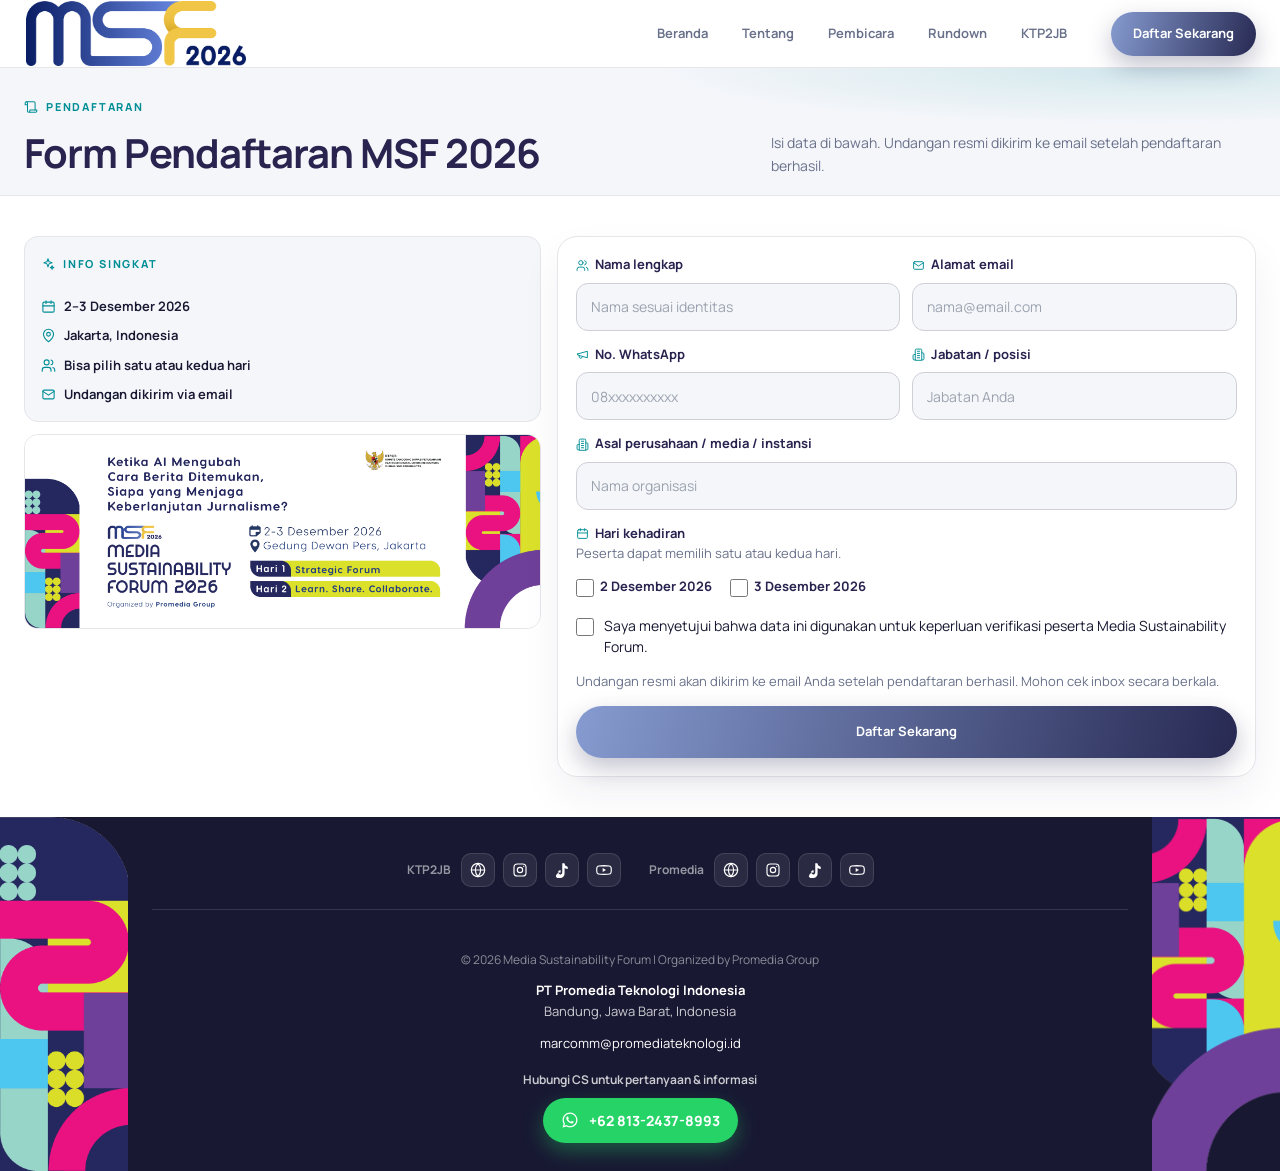
==== daftar.html @ f1fa709f "Improve home layout, footer CS WhatsApp, and speaker details. Refine tentang photo grid and rundown " ====
<!doctype html>
<html lang="id" class="scroll-smooth">
<head>
  <meta charset="utf-8">
  <meta name="viewport" content="width=device-width, initial-scale=1">
  <meta name="theme-color" content="#29234f">
  <meta name="description" content="Form pendaftaran Media Sustainability Forum 2026 — 2–3 Desember 2026, Jakarta.">
  <title>Daftar Sekarang — MSF 2026</title>
  <link rel="preload" href="assets/manrope-latin-wght-normal.woff2" as="font" type="font/woff2" crossorigin>
  <link rel="stylesheet" href="assets/tailwind.css">
</head>
<body class="bg-paper font-sans text-ink antialiased is-daftar">
  <a href="#utama" class="skip-link">Lewati ke konten</a>

  <header class="site-header">
    <div class="shell">
      <a href="index.html" class="brand-logo" aria-label="MSF 2026 — Beranda">
        <img src="assets/logo-msf.png" width="640" height="191" alt="MSF 2026 — Media Sustainability Forum">
      </a>
      <nav class="desktop-nav" aria-label="Navigasi utama">
        <a href="index.html">Beranda</a>
        <a href="tentang.html">Tentang</a>
        <a href="pembicara.html">Pembicara</a>
        <a href="rundown.html">Rundown</a>
        <a href="https://ktp2jb.or.id/" target="_blank" rel="noopener noreferrer">KTP2JB</a>
      </nav>
      <a href="daftar.html" class="btn btn-navy header-cta" aria-current="page">Daftar Sekarang</a>
      <button type="button" class="mobile-toggle" id="menu-toggle" aria-expanded="false" aria-controls="mobile-panel" aria-label="Buka menu">
        <svg class="icon" viewBox="0 0 24 24" fill="none" stroke="currentColor" stroke-width="1.8" stroke-linecap="round" aria-hidden="true"><path d="M4 7h16M4 12h16M4 17h16"/></svg>
      </button>
    </div>
    <div class="mobile-panel" id="mobile-panel" hidden>
      <nav aria-label="Navigasi seluler">
        <a href="index.html">Beranda</a>
        <a href="tentang.html">Tentang</a>
        <a href="pembicara.html">Pembicara</a>
        <a href="rundown.html">Rundown</a>
        <a href="https://ktp2jb.or.id/" target="_blank" rel="noopener noreferrer">KTP2JB</a>
        <a href="daftar.html" class="btn btn-navy" aria-current="page">Daftar Sekarang</a>
      </nav>
    </div>
  </header>

  <main id="utama">
    <section class="page-hero page-hero-tight" aria-labelledby="daftar-title">
      <div class="shell about-hero-row">
        <div>
          <p class="section-kicker"><svg class="ico" aria-hidden="true"><use href="assets/icons.svg#i-scroll"></use></svg> Pendaftaran</p>
          <h1 id="daftar-title" class="section-title">Form Pendaftaran MSF 2026</h1>
        </div>
        <p class="about-hero-lead">Isi data di bawah. Undangan resmi dikirim ke email setelah pendaftaran berhasil.</p>
      </div>
    </section>

    <section class="section section-tight">
      <div class="shell daftar-layout">
        <aside class="daftar-aside">
          <div class="daftar-info">
            <p class="section-kicker"><svg class="ico" aria-hidden="true"><use href="assets/icons.svg#i-sparkles"></use></svg> Info singkat</p>
            <ul class="daftar-points">
              <li><svg class="ico" aria-hidden="true"><use href="assets/icons.svg#i-calendar"></use></svg> 2–3 Desember 2026</li>
              <li><svg class="ico" aria-hidden="true"><use href="assets/icons.svg#i-map-pin"></use></svg> Jakarta, Indonesia</li>
              <li><svg class="ico" aria-hidden="true"><use href="assets/icons.svg#i-users"></use></svg> Bisa pilih satu atau kedua hari</li>
              <li><svg class="ico" aria-hidden="true"><use href="assets/icons.svg#i-mail"></use></svg> Undangan dikirim via email</li>
            </ul>
          </div>
          <figure class="daftar-visual">
            <img src="assets/hero-poster.png" width="420" height="280" alt="MSF 2026 — Media Sustainability Forum" loading="lazy">
          </figure>
        </aside>

        <form class="register-form register-form-dense" id="register-form" novalidate>
          <div class="field-row">
            <div class="field">
              <label for="nama"><svg class="ico" aria-hidden="true"><use href="assets/icons.svg#i-users"></use></svg> Nama lengkap</label>
              <input id="nama" name="nama" type="text" autocomplete="name" required placeholder="Nama sesuai identitas">
            </div>
            <div class="field">
              <label for="email"><svg class="ico" aria-hidden="true"><use href="assets/icons.svg#i-mail"></use></svg> Alamat email</label>
              <input id="email" name="email" type="email" autocomplete="email" required placeholder="nama@email.com" autocorrect="off" autocapitalize="none" spellcheck="false" pattern="[a-zA-Z0-9._%+\-]+@[a-zA-Z0-9.\-]+\.[a-zA-Z]{2,}">
            </div>
          </div>
          <div class="field-row">
            <div class="field">
              <label for="whatsapp"><svg class="ico" aria-hidden="true"><use href="assets/icons.svg#i-megaphone"></use></svg> No. WhatsApp</label>
              <input id="whatsapp" name="whatsapp" type="tel" autocomplete="tel" required placeholder="08xxxxxxxxxx" inputmode="tel">
            </div>
            <div class="field">
              <label for="jabatan"><svg class="ico" aria-hidden="true"><use href="assets/icons.svg#i-building"></use></svg> Jabatan / posisi</label>
              <input id="jabatan" name="jabatan" type="text" required placeholder="Jabatan Anda">
            </div>
          </div>
          <div class="field">
            <label for="instansi"><svg class="ico" aria-hidden="true"><use href="assets/icons.svg#i-building"></use></svg> Asal perusahaan / media / instansi</label>
            <input id="instansi" name="instansi" type="text" required placeholder="Nama organisasi">
          </div>

          <fieldset class="field field-choice">
            <legend><svg class="ico" aria-hidden="true"><use href="assets/icons.svg#i-calendar"></use></svg> Hari kehadiran</legend>
            <p class="field-hint">Peserta dapat memilih satu atau kedua hari.</p>
            <div class="choice-row">
              <label class="choice">
                <input type="checkbox" name="hari" value="2 Desember 2026">
                <span>2 Desember 2026</span>
              </label>
              <label class="choice">
                <input type="checkbox" name="hari" value="3 Desember 2026">
                <span>3 Desember 2026</span>
              </label>
            </div>
            <p class="field-error" id="hari-error" hidden>Pilih minimal satu hari kehadiran.</p>
          </fieldset>

          <label class="choice choice-consent">
            <input type="checkbox" name="consent" id="consent" required>
            <span>Saya menyetujui bahwa data ini digunakan untuk keperluan verifikasi peserta Media Sustainability Forum.</span>
          </label>

          <p class="form-note">
            Undangan resmi akan dikirim ke email Anda setelah pendaftaran berhasil. Mohon cek inbox secara berkala.
          </p>

          <button type="submit" class="btn btn-teal form-submit">Daftar Sekarang</button>
        </form>

        <aside class="confirm-preview" id="confirm-preview" hidden aria-live="polite">
          <figure class="confirm-banner">
            <img src="assets/hero-poster.png" width="720" height="180" alt="MSF 2026 — Media Sustainability Forum" loading="lazy">
          </figure>
          <div class="confirm-body">
            <div class="confirm-success-alert" id="confirm-success-alert" style="display:flex;align-items:flex-start;gap:12px;padding:16px;border-radius:12px;background:#e6f7f6;border:1px solid #008e96;color:#181832;">
              <svg class="ico" style="width:24px;height:24px;color:#008e96;flex-shrink:0;margin-top:2px;" aria-hidden="true"><use href="assets/icons.svg#i-mail"></use></svg>
              <div>
                <strong style="display:block;font-size:15px;color:#007c85;margin-bottom:2px;">Pendaftaran Berhasil Diterima</strong>
                <p style="margin:0;font-size:14px;line-height:1.6;color:#181832;">Terima kasih sudah mendaftar pada Media Sustainability Forum (MSF) 2026. Undangan resmi akan segera dikirimkan ke email Anda: <strong id="out-email">—</strong>. Mohon periksa berkala kotak masuk (inbox) atau folder spam email Anda.</p>
              </div>
            </div>

            <p class="confirm-hello">Kepada Yth. Bapak/Ibu <strong id="out-nama">—</strong></p>
            <p>
              Terima kasih telah mendaftar pada Media Sustainability Forum (MSF) 2026.
              Pendaftaran Anda telah kami terima dengan data sebagai berikut:
            </p>
            <dl class="confirm-meta">
              <div><dt>Nama Lengkap</dt><dd id="out-nama-2">—</dd></div>
              <div><dt>Alamat Email</dt><dd id="out-email-meta">—</dd></div>
              <div><dt>Instansi / Media</dt><dd id="out-instansi">—</dd></div>
              <div><dt>Tanggal Kehadiran</dt><dd id="out-hari">—</dd></div>
            </dl>
            <p class="confirm-italic">
              Undangan resmi dan tiket konfirmasi akan dikirimkan ke email di atas. Mohon tunjukkan email konfirmasi ini (cetak atau di ponsel) pada meja registrasi di hari acara.
            </p>
            <p>
              Jika ada kendala atau penyesuaian data, hubungi panitia melalui
              <a href="mailto:hello@promedia.id">hello@promedia.id</a>.
            </p>
            <p>
              Sampai jumpa di Media Sustainability Forum 2026!<br>
              Salam hangat,<br>
              <strong>Panitia Media Sustainability Forum (MSF) 2026</strong>
            </p>
          </div>
          <figure class="confirm-footer">
            <img src="assets/hero-poster.png" width="720" height="160" alt="MSF 2026 — Media Sustainability Forum" loading="lazy">
          </figure>
          <button type="button" class="btn btn-navy" id="reset-form" style="margin:16px">Daftar peserta lain</button>
        </aside>

        <!-- Popup Modal Sukses -->
        <dialog id="success-modal" class="success-modal" closedby="any" aria-labelledby="modal-title">
          <div class="modal-card">
            <div class="modal-header">
              <div class="modal-icon-badge" aria-hidden="true">
                <svg class="ico" viewBox="0 0 24 24" fill="none" stroke="currentColor" stroke-width="2.2" stroke-linecap="round" stroke-linejoin="round">
                  <path d="M22 11.08V12a10 10 0 1 1-5.93-9.14"></path>
                  <polyline points="22 4 12 14.01 9 11.01"></polyline>
                </svg>
              </div>
              <div>
                <h2 id="modal-title" class="modal-title">Pendaftaran Berhasil!</h2>
                <p class="modal-subtitle">Media Sustainability Forum (MSF) 2026</p>
              </div>
            </div>
            <div class="modal-body">
              <p class="modal-greet">
                Terima kasih sudah mendaftar, Bapak/Ibu <strong id="modal-out-nama">—</strong>.
              </p>
              <div class="modal-info-box">
                <svg class="ico" aria-hidden="true"><use href="assets/icons.svg#i-mail"></use></svg>
                <div>
                  <strong>Undangan Resmi Akan Dikirim ke Email</strong>
                  <p>
                    Undangan resmi, jadwal kegiatan, serta bukti registrasi acara akan kami kirimkan ke:
                    <strong id="modal-out-email" class="modal-email-highlight">—</strong>
                  </p>
                </div>
              </div>
              <p class="modal-hint">
                Mohon periksa kotak masuk (inbox) atau folder spam email Anda secara berkala.
              </p>
            </div>
            <div class="modal-footer">
              <form method="dialog">
                <button type="submit" class="btn btn-teal" autofocus>Lihat Bukti Pendaftaran</button>
              </form>
            </div>
          </div>
        </dialog>
      </div>
    </section>
  </main>

  <footer class="site-footer site-footer-tight">
  <div class="footer-decor" aria-hidden="true">
    <img class="footer-pattern footer-pattern-l" src="assets/pattern-left.png" width="140" height="320" alt="" decoding="async">
    <img class="footer-pattern footer-pattern-r" src="assets/pattern-right.png" width="140" height="320" alt="" decoding="async">
  </div>
    <div class="shell">
      <div class="footer-social" aria-label="Media sosial">
        <div class="social-group">
          <span class="social-label">KTP2JB</span>
          <div class="social-links">
            <a class="social-btn" href="https://ktp2jb.or.id/" target="_blank" rel="noopener noreferrer" aria-label="Website KTP2JB"><svg class="ico" aria-hidden="true"><use href="assets/icons.svg#i-globe"></use></svg></a>
            <a class="social-btn" href="https://www.instagram.com/ktp2jb/" target="_blank" rel="noopener noreferrer" aria-label="Instagram KTP2JB"><svg class="ico" aria-hidden="true"><use href="assets/icons.svg#i-instagram"></use></svg></a>
            <a class="social-btn" href="https://www.tiktok.com/@ktp2jb" target="_blank" rel="noopener noreferrer" aria-label="TikTok KTP2JB"><svg class="ico" aria-hidden="true"><use href="assets/icons.svg#i-tiktok"></use></svg></a>
            <a class="social-btn" href="https://www.youtube.com/@KTP2JB" target="_blank" rel="noopener noreferrer" aria-label="YouTube KTP2JB"><svg class="ico" aria-hidden="true"><use href="assets/icons.svg#i-youtube"></use></svg></a>
          </div>
        </div>
        <div class="social-group">
          <span class="social-label">Promedia</span>
          <div class="social-links">
            <a class="social-btn" href="https://www.promediateknologi.id/" target="_blank" rel="noopener noreferrer" aria-label="Website Promedia"><svg class="ico" aria-hidden="true"><use href="assets/icons.svg#i-globe"></use></svg></a>
            <a class="social-btn" href="https://www.instagram.com/promediaecosystem/" target="_blank" rel="noopener noreferrer" aria-label="Instagram Promedia"><svg class="ico" aria-hidden="true"><use href="assets/icons.svg#i-instagram"></use></svg></a>
            <a class="social-btn" href="https://www.tiktok.com/@promediaecosystem" target="_blank" rel="noopener noreferrer" aria-label="TikTok Promedia"><svg class="ico" aria-hidden="true"><use href="assets/icons.svg#i-tiktok"></use></svg></a>
            <a class="social-btn" href="https://www.youtube.com/@protv_official" target="_blank" rel="noopener noreferrer" aria-label="YouTube Promedia"><svg class="ico" aria-hidden="true"><use href="assets/icons.svg#i-youtube"></use></svg></a>
          </div>
        </div>
      </div>
      <div class="footer-meta">
        <p class="footer-copy">© 2026 Media Sustainability Forum | Organized by Promedia Group</p>
        <p><strong>PT Promedia Teknologi Indonesia</strong><br>Bandung, Jawa Barat, Indonesia</p>
        <p>
          <a href="mailto:marcomm@promediateknologi.id">marcomm@promediateknologi.id</a>
        </p>
        <div class="footer-cs">
          <p class="footer-cs-caption">Hubungi CS untuk pertanyaan &amp; informasi</p>
          <a class="footer-wa" href="https://wa.me/6281324378993" target="_blank" rel="noopener noreferrer" aria-label="Chat WhatsApp CS Info +62 813-2437-8993">
            <svg class="ico" aria-hidden="true"><use href="assets/icons.svg#i-whatsapp"></use></svg>
            <span>+62 813-2437-8993</span>
          </a>
        </div>
      </div>
    </div>
  </footer>

  <script src="assets/site.js"></script>
  <script>
    const GFORM_URL = 'https://docs.google.com/forms/d/e/1FAIpQLSfyQLS0t4qeiE63g0d1ebHdu9KbYJXyg6bcGpEmdshJZVEeEQ/formResponse';
    const ENTRY = {
      nama: 'entry.1984490686',
      whatsapp: 'entry.1875836916',
      jabatan: 'entry.1570211814',
      instansi: 'entry.547035517',
      hari: 'entry.1773640906',
      consent: 'entry.464267087'
    };
    const CONSENT_VALUE = 'Setuju'; // harus sama persis dengan opsi di Google Form

    const form = document.getElementById('register-form');
    const preview = document.getElementById('confirm-preview');
    const aside = document.querySelector('.daftar-aside');
    const hariError = document.getElementById('hari-error');
    const submitBtn = form.querySelector('.form-submit');
    const emailInput = document.getElementById('email');
    const successModal = document.getElementById('success-modal');

    // Validasi format email yang benar
    const validateEmailFormat = () => {
      const val = emailInput.value.trim();
      if (!val) {
        emailInput.setCustomValidity('Alamat email wajib diisi.');
        return false;
      }
      // Memeriksa struktur email: user@domain.tld (TLD minimal 2 karakter)
      const emailRegex = /^[a-zA-Z0-9._%+-]+@[a-zA-Z0-9.-]+\.[a-zA-Z]{2,}$/;
      if (!emailRegex.test(val)) {
        emailInput.setCustomValidity('Format email tidak valid (contoh: nama@domain.com).');
        return false;
      }
      emailInput.setCustomValidity('');
      return true;
    };

    emailInput.addEventListener('blur', () => {
      if (emailInput.value.trim().length > 0) {
        validateEmailFormat();
        emailInput.reportValidity();
      }
    });

    emailInput.addEventListener('input', () => {
      emailInput.setCustomValidity('');
    });

    // Fallback light-dismiss untuk browser tanpa dukungan native closedby
    if (successModal && !('closedBy' in HTMLDialogElement.prototype)) {
      successModal.addEventListener('click', (event) => {
        if (event.target !== successModal) return;
        const rect = successModal.getBoundingClientRect();
        const isInside = (
          rect.top <= event.clientY &&
          event.clientY <= rect.top + rect.height &&
          rect.left <= event.clientX &&
          event.clientX <= rect.left + rect.width
        );
        if (!isInside) {
          successModal.close();
        }
      });
    }

    if (successModal) {
      successModal.addEventListener('close', () => {
        successModal.returnValue = '';
        preview.scrollIntoView({ behavior: 'smooth', block: 'start' });
      });
    }

    form.addEventListener('submit', async (e) => {
      e.preventDefault();

      validateEmailFormat();
      const data = new FormData(form);
      const hari = data.getAll('hari');
      const validDays = hari.length > 0;
      hariError.hidden = validDays;

      if (!form.checkValidity() || !validDays) {
        form.reportValidity();
        return;
      }

      const payload = new URLSearchParams();
      payload.append('emailAddress', data.get('email'));
      payload.append(ENTRY.nama, data.get('nama'));
      payload.append(ENTRY.whatsapp, data.get('whatsapp'));
      payload.append(ENTRY.jabatan, data.get('jabatan'));
      payload.append(ENTRY.instansi, data.get('instansi'));
      hari.forEach((h) => payload.append(ENTRY.hari, h));
      payload.append(ENTRY.consent, CONSENT_VALUE);

      submitBtn.disabled = true;
      submitBtn.textContent = 'Mengirim...';
      let response;
      try {
        response = await fetch(GFORM_URL, { method: 'POST', mode: 'no-cors', body: payload });
      } catch (err) {
        alert('Gagal mengirim pendaftaran. Periksa koneksi lalu coba lagi.');
        submitBtn.disabled = false;
        submitBtn.textContent = 'Daftar Sekarang';
        return;
      }
      submitBtn.disabled = false;
      submitBtn.textContent = 'Daftar Sekarang';

      // Cek apakah response 200 (atau status 0 / opaque response saat mode no-cors pada Google Forms)
      const isSuccess = response && (response.status === 200 || response.type === 'opaque' || response.ok);
      if (isSuccess) {
        const nama = data.get('nama');
        const email = data.get('email');

        // Isi data modal popup
        const modalNama = document.getElementById('modal-out-nama');
        const modalEmail = document.getElementById('modal-out-email');
        if (modalNama) modalNama.textContent = nama;
        if (modalEmail) modalEmail.textContent = email;

        // Isi data rincian konfirmasi
        document.getElementById('out-nama').textContent = nama;
        document.getElementById('out-nama-2').textContent = nama;
        document.getElementById('out-instansi').textContent = data.get('instansi');
        document.getElementById('out-hari').textContent = hari.join(' & ');
        if (document.getElementById('out-email')) {
          document.getElementById('out-email').textContent = email;
        }
        if (document.getElementById('out-email-meta')) {
          document.getElementById('out-email-meta').textContent = email;
        }

        form.hidden = true;
        if (aside) aside.hidden = true;
        preview.hidden = false;

        // Buka modal dialog sukses
        if (successModal) {
          successModal.showModal();
        } else {
          preview.scrollIntoView({ behavior: 'smooth', block: 'start' });
        }
      } else {
        alert(`Gagal mengirim data pendaftaran (Status: ${response ? response.status : 'unknown'}). Silakan coba beberapa saat lagi.`);
      }
    });

    document.getElementById('reset-form').addEventListener('click', () => {
      form.reset();
      form.hidden = false;
      if (aside) aside.hidden = false;
      preview.hidden = true;
      hariError.hidden = true;
      form.scrollIntoView({ behavior: 'smooth', block: 'start' });
    });
  </script>
</body>
</html>
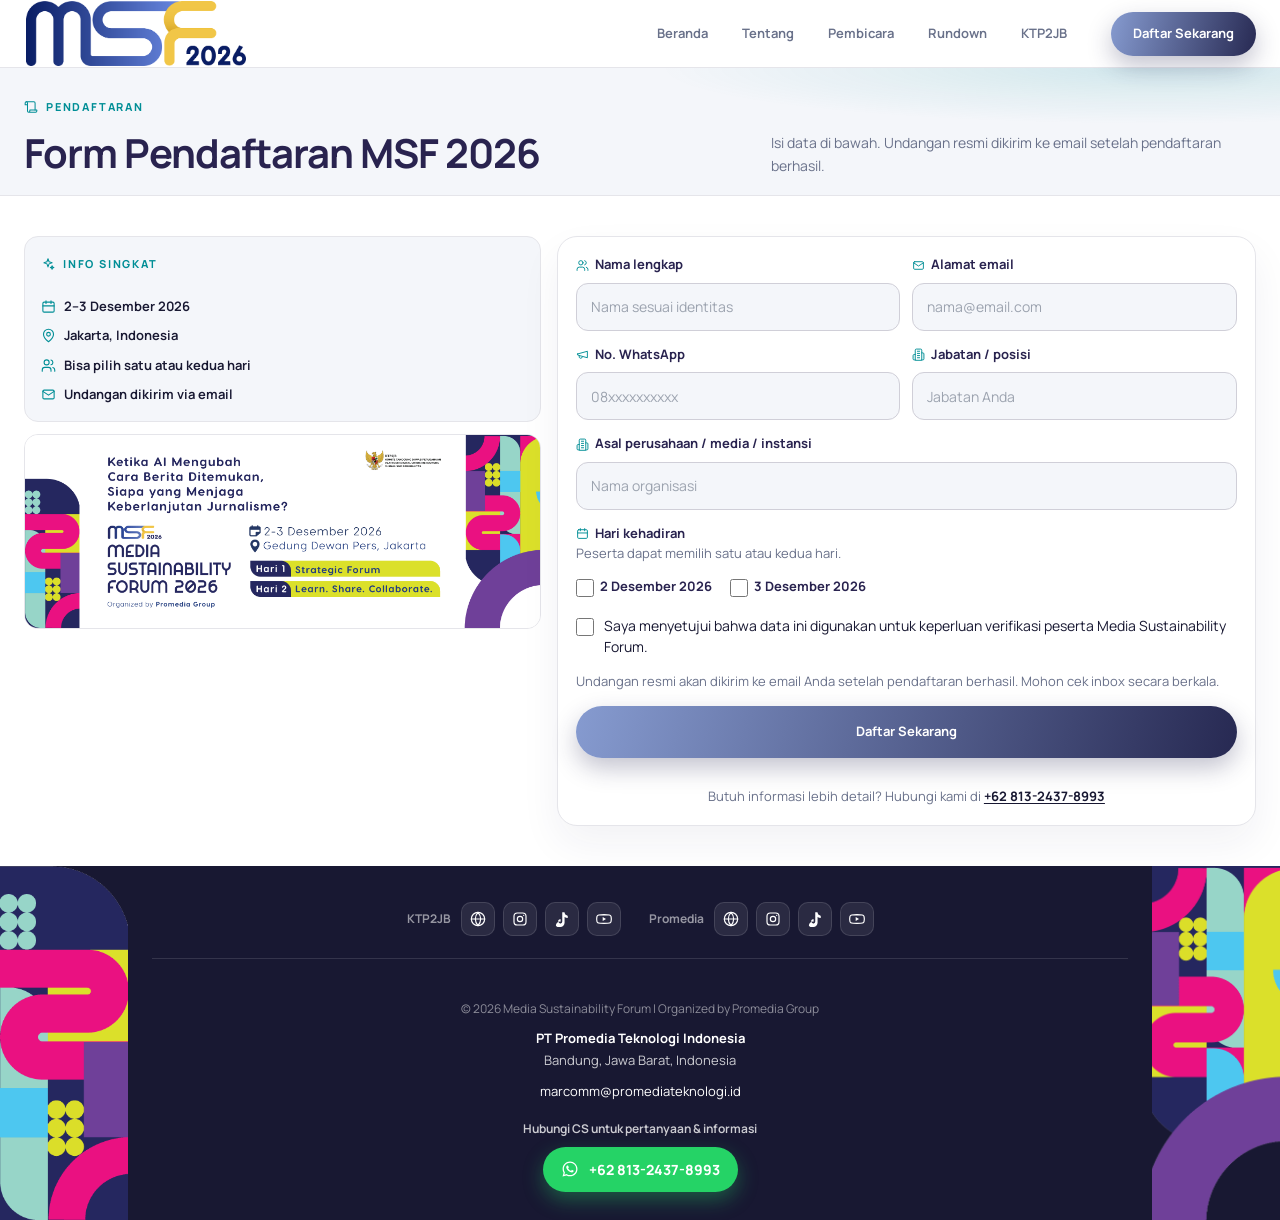
==== commit 1f4288b8: "Hide Dec 3 speaker cards behind TBA and add daftar WA help link. Keep speaker data intact while show" ====
--- a/daftar.html
+++ b/daftar.html
@@ -121,6 +121,11 @@
           </p>
 
           <button type="submit" class="btn btn-teal form-submit">Daftar Sekarang</button>
+          <p class="form-help">
+            Butuh informasi lebih detail?
+            Hubungi kami di
+            <a href="https://wa.me/6281324378993" target="_blank" rel="noopener noreferrer">+62 813-2437-8993</a>
+          </p>
         </form>
 
         <aside class="confirm-preview" id="confirm-preview" hidden aria-live="polite">
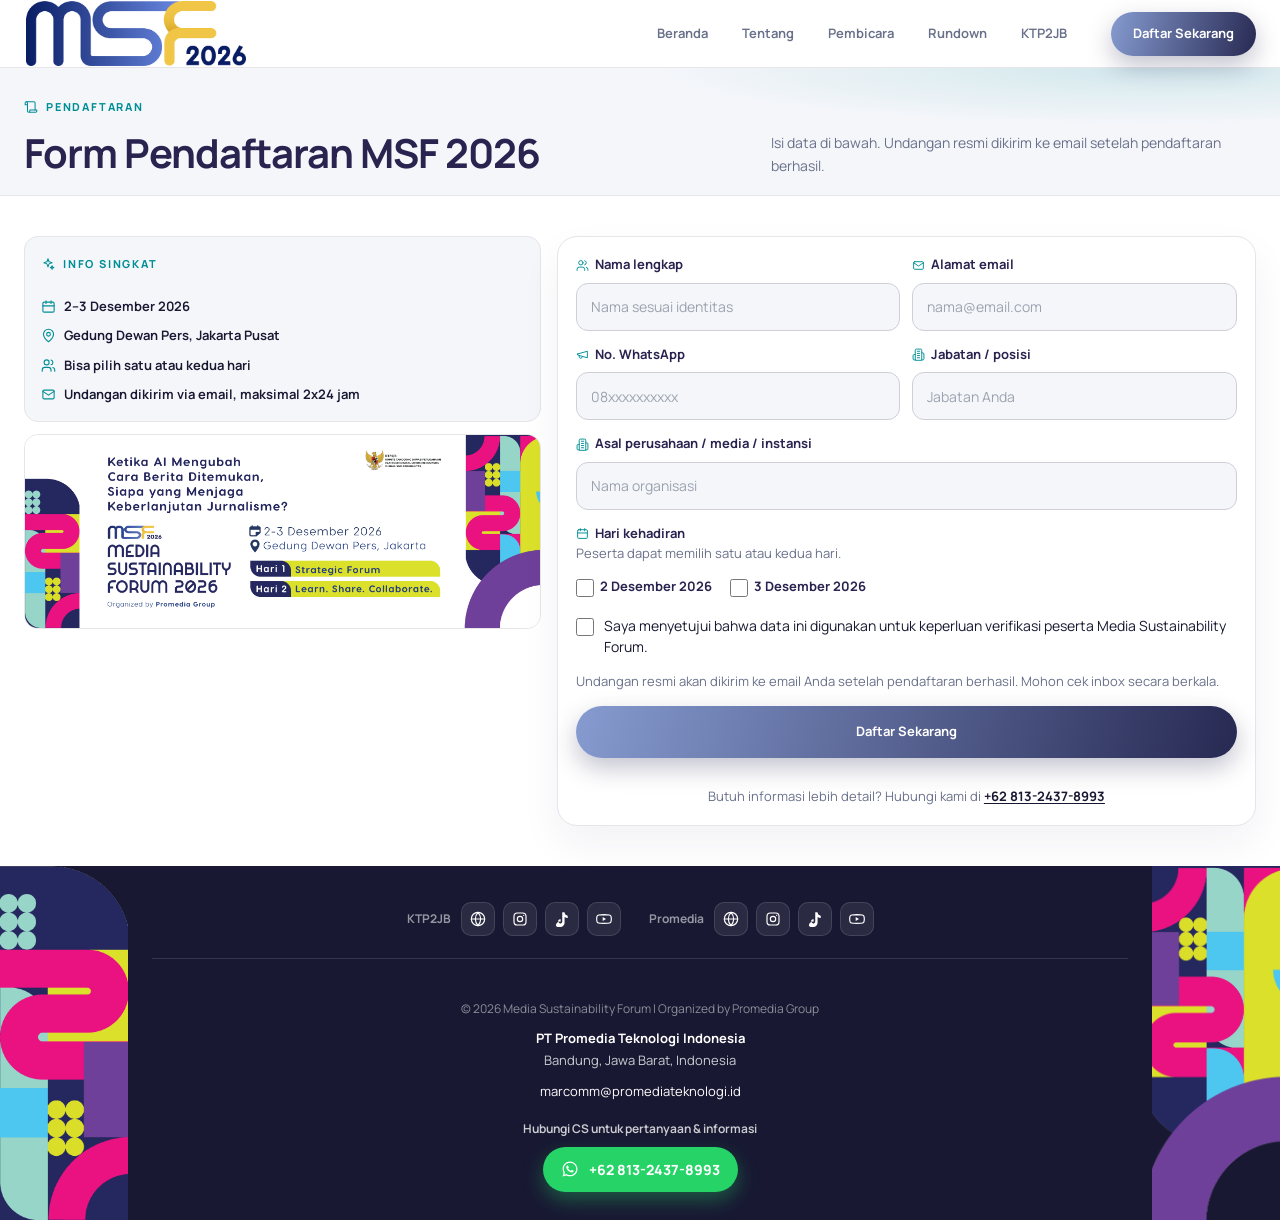
==== commit 1b021437: "Update daftar brief info location and invitation timing. Clarify venue as Gedung Dewan Pers and note" ====
--- a/daftar.html
+++ b/daftar.html
@@ -59,9 +59,9 @@
             <p class="section-kicker"><svg class="ico" aria-hidden="true"><use href="assets/icons.svg#i-sparkles"></use></svg> Info singkat</p>
             <ul class="daftar-points">
               <li><svg class="ico" aria-hidden="true"><use href="assets/icons.svg#i-calendar"></use></svg> 2–3 Desember 2026</li>
-              <li><svg class="ico" aria-hidden="true"><use href="assets/icons.svg#i-map-pin"></use></svg> Jakarta, Indonesia</li>
+              <li><svg class="ico" aria-hidden="true"><use href="assets/icons.svg#i-map-pin"></use></svg> Gedung Dewan Pers, Jakarta Pusat</li>
               <li><svg class="ico" aria-hidden="true"><use href="assets/icons.svg#i-users"></use></svg> Bisa pilih satu atau kedua hari</li>
-              <li><svg class="ico" aria-hidden="true"><use href="assets/icons.svg#i-mail"></use></svg> Undangan dikirim via email</li>
+              <li><svg class="ico" aria-hidden="true"><use href="assets/icons.svg#i-mail"></use></svg> Undangan dikirim via email, maksimal 2x24 jam</li>
             </ul>
           </div>
           <figure class="daftar-visual">
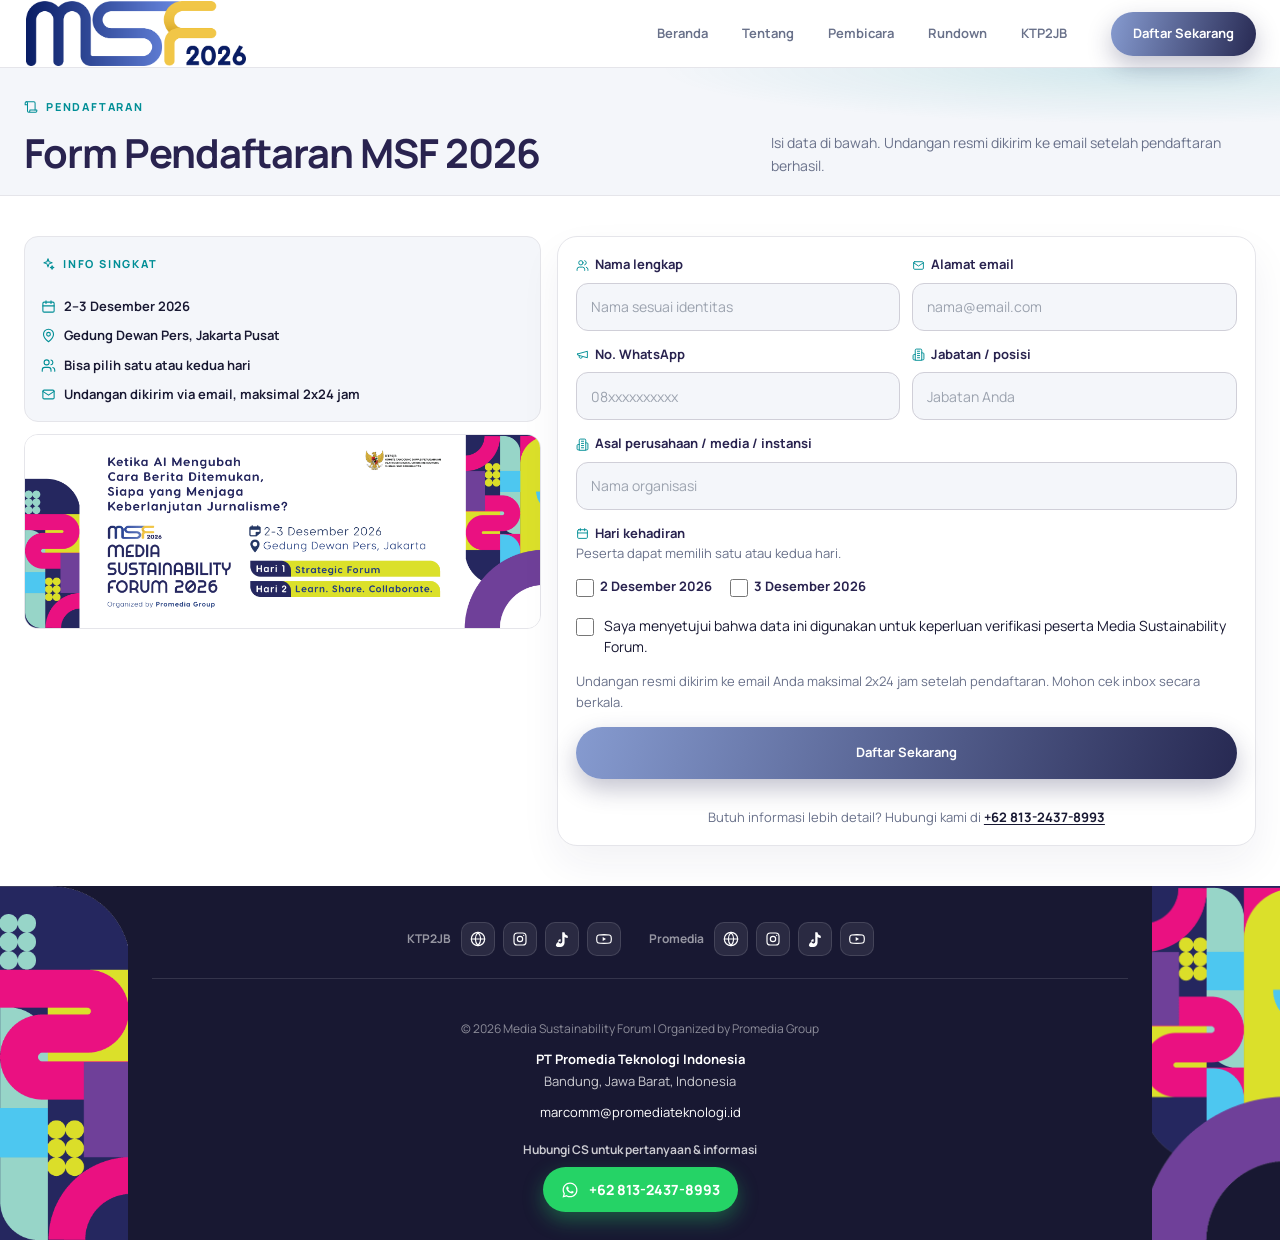
==== commit a161820f: "Revise daftar success copy for selective invites within 2x24 hours. Align modal and confirmation pro" ====
--- a/daftar.html
+++ b/daftar.html
@@ -8,6 +8,13 @@
   <title>Daftar Sekarang — MSF 2026</title>
   <link rel="preload" href="assets/manrope-latin-wght-normal.woff2" as="font" type="font/woff2" crossorigin>
   <link rel="stylesheet" href="assets/tailwind.css">
+  <script async src="https://www.googletagmanager.com/gtm.js?id=GTM-T6C44HBX"></script>
+<script>
+  window.dataLayer = window.dataLayer || [];
+  function gtag(){dataLayer.push(arguments);}
+  gtag('js', new Date());
+</script>
+
 </head>
 <body class="bg-paper font-sans text-ink antialiased is-daftar">
   <a href="#utama" class="skip-link">Lewati ke konten</a>
@@ -117,7 +124,7 @@
           </label>
 
           <p class="form-note">
-            Undangan resmi akan dikirim ke email Anda setelah pendaftaran berhasil. Mohon cek inbox secara berkala.
+            Undangan resmi dikirim ke email Anda maksimal 2x24 jam setelah pendaftaran. Mohon cek inbox secara berkala.
           </p>
 
           <button type="submit" class="btn btn-teal form-submit">Daftar Sekarang</button>
@@ -136,12 +143,12 @@
             <div class="confirm-success-alert" id="confirm-success-alert" style="display:flex;align-items:flex-start;gap:12px;padding:16px;border-radius:12px;background:#e6f7f6;border:1px solid #008e96;color:#181832;">
               <svg class="ico" style="width:24px;height:24px;color:#008e96;flex-shrink:0;margin-top:2px;" aria-hidden="true"><use href="assets/icons.svg#i-mail"></use></svg>
               <div>
-                <strong style="display:block;font-size:15px;color:#007c85;margin-bottom:2px;">Pendaftaran Berhasil Diterima</strong>
-                <p style="margin:0;font-size:14px;line-height:1.6;color:#181832;">Terima kasih sudah mendaftar pada Media Sustainability Forum (MSF) 2026. Undangan resmi akan segera dikirimkan ke email Anda: <strong id="out-email">—</strong>. Mohon periksa berkala kotak masuk (inbox) atau folder spam email Anda.</p>
+                <strong style="display:block;font-size:15px;color:#007c85;margin-bottom:2px;">Pendaftaran Diterima!</strong>
+                <p style="margin:0;font-size:14px;line-height:1.6;color:#181832;">Terima kasih sudah mendaftar pada Media Sustainability Forum (MSF) 2026. Undangan resmi bagi pendaftar terpilih akan dikirim maksimal 2x24 jam ke email Anda: <strong id="out-email">—</strong>. Mohon periksa kotak masuk (inbox) atau folder spam secara berkala.</p>
               </div>
             </div>
 
-            <p class="confirm-hello">Kepada Yth. Bapak/Ibu <strong id="out-nama">—</strong></p>
+            <p class="confirm-hello">Kepada Yth. Bapak/Ibu <strong id="out-nama">—</strong>,</p>
             <p>
               Terima kasih telah mendaftar pada Media Sustainability Forum (MSF) 2026.
               Pendaftaran Anda telah kami terima dengan data sebagai berikut:
@@ -150,17 +157,19 @@
               <div><dt>Nama Lengkap</dt><dd id="out-nama-2">—</dd></div>
               <div><dt>Alamat Email</dt><dd id="out-email-meta">—</dd></div>
               <div><dt>Instansi / Media</dt><dd id="out-instansi">—</dd></div>
-              <div><dt>Tanggal Kehadiran</dt><dd id="out-hari">—</dd></div>
+              <div><dt>Hari Kehadiran</dt><dd id="out-hari">—</dd></div>
             </dl>
             <p class="confirm-italic">
-              Undangan resmi dan tiket konfirmasi akan dikirimkan ke email di atas. Mohon tunjukkan email konfirmasi ini (cetak atau di ponsel) pada meja registrasi di hari acara.
+              Halaman ini adalah bukti pendaftaran, bukan tiket masuk. Undangan resmi akan dikirim ke email di atas, maksimal 2x24 jam setelah pendaftaran. Mohon tunjukkan email undangan tersebut pada meja registrasi di hari acara.
             </p>
             <p>
-              Jika ada kendala atau penyesuaian data, hubungi panitia melalui
-              <a href="mailto:hello@promedia.id">hello@promedia.id</a>.
+              Jika ada kendala atau penyesuaian data, hubungi panitia melalui email
+              <a href="mailto:marcomm@promediateknologi.id">marcomm@promediateknologi.id</a>
+              atau WhatsApp
+              <a href="https://wa.me/6281324378993" target="_blank" rel="noopener noreferrer">+62 813-2437-8993</a>.
             </p>
             <p>
-              Sampai jumpa di Media Sustainability Forum 2026!<br>
+              Terima kasih atas minat Anda pada Media Sustainability Forum 2026.<br><br>
               Salam hangat,<br>
               <strong>Panitia Media Sustainability Forum (MSF) 2026</strong>
             </p>
@@ -182,8 +191,8 @@
                 </svg>
               </div>
               <div>
-                <h2 id="modal-title" class="modal-title">Pendaftaran Berhasil!</h2>
-                <p class="modal-subtitle">Media Sustainability Forum (MSF) 2026</p>
+                <h2 id="modal-title" class="modal-title">Pendaftaran Diterima!</h2>
+                <p class="modal-subtitle">Media Sustainability Forum (MSF 2026)</p>
               </div>
             </div>
             <div class="modal-body">
@@ -193,15 +202,15 @@
               <div class="modal-info-box">
                 <svg class="ico" aria-hidden="true"><use href="assets/icons.svg#i-mail"></use></svg>
                 <div>
-                  <strong>Undangan Resmi Akan Dikirim ke Email</strong>
+                  <strong>Cek Email Anda dalam 2x24 Jam</strong>
                   <p>
-                    Undangan resmi, jadwal kegiatan, serta bukti registrasi acara akan kami kirimkan ke:
+                    Panitia akan memverifikasi pendaftaran Anda. Bagi pendaftar yang terpilih, undangan resmi beserta jadwal kegiatan dan panduan menuju lokasi akan dikirim maksimal 2x24 jam ke:
                     <strong id="modal-out-email" class="modal-email-highlight">—</strong>
                   </p>
                 </div>
               </div>
               <p class="modal-hint">
-                Mohon periksa kotak masuk (inbox) atau folder spam email Anda secara berkala.
+                *Mohon periksa kotak masuk (inbox) dan folder spam secara berkala
               </p>
             </div>
             <div class="modal-footer">
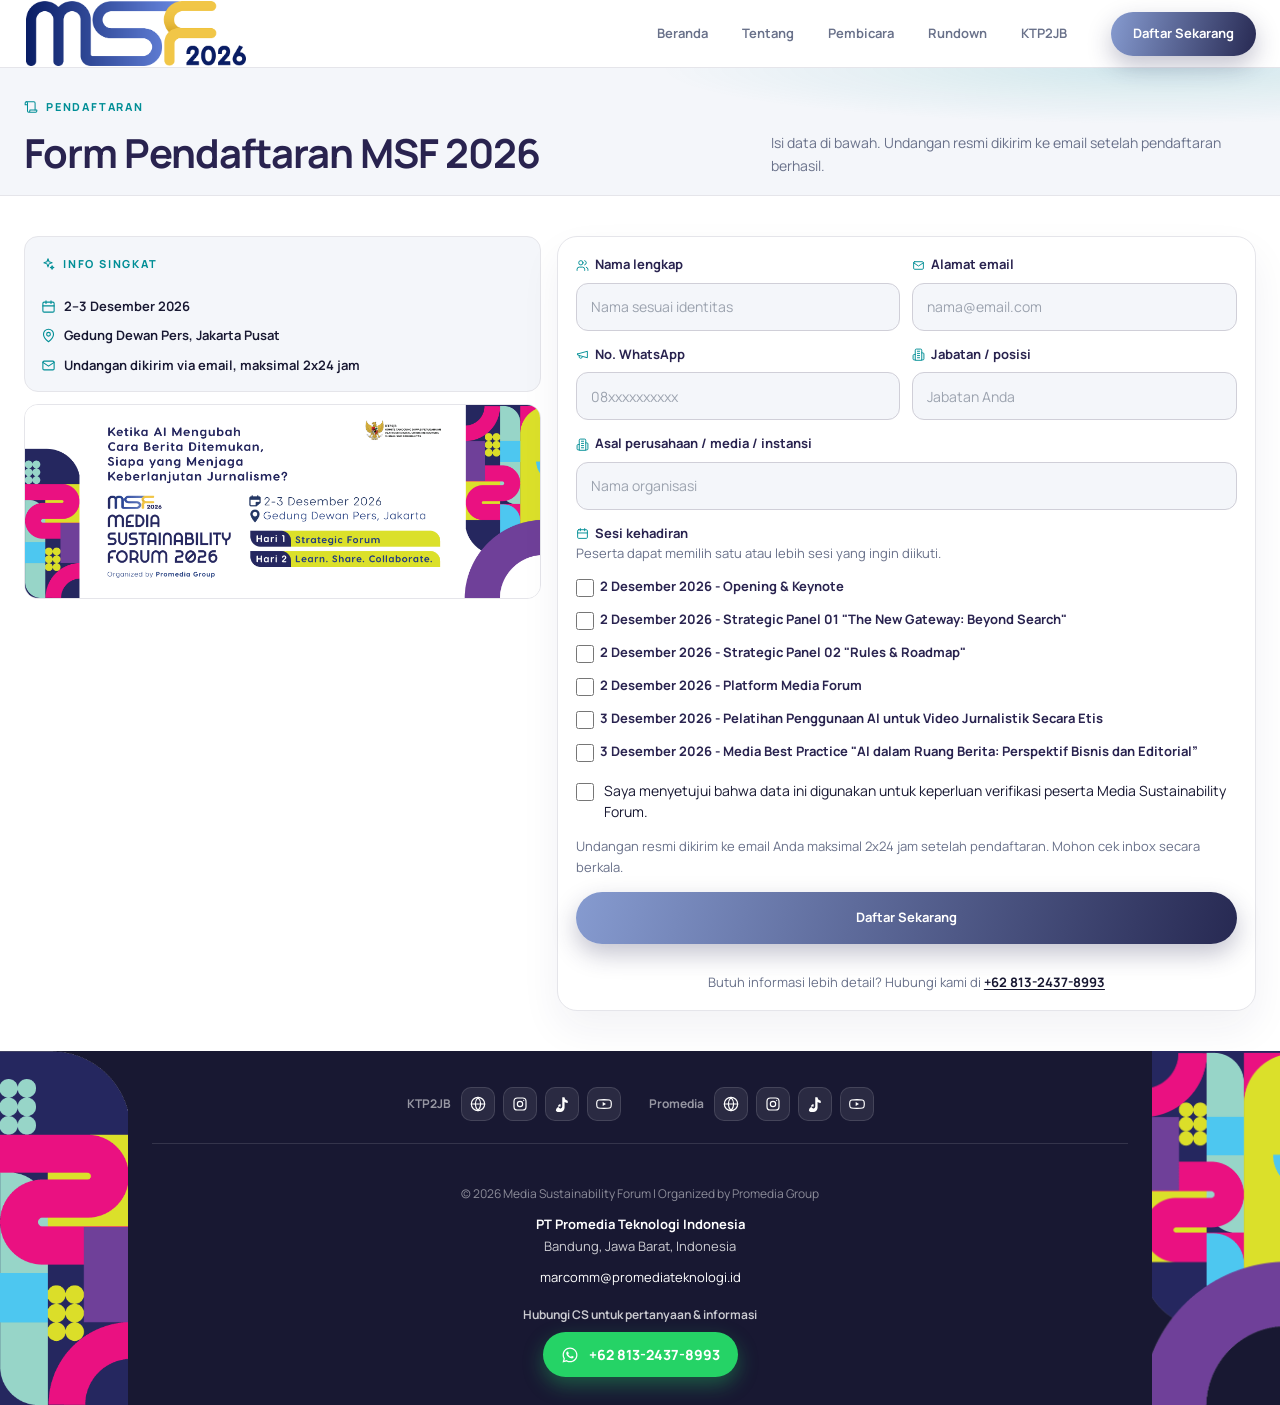
==== commit ff0d4032: "feat(daftar): add specific session checkbox choices" ====
--- a/daftar.html
+++ b/daftar.html
@@ -67,7 +67,6 @@
             <ul class="daftar-points">
               <li><svg class="ico" aria-hidden="true"><use href="assets/icons.svg#i-calendar"></use></svg> 2–3 Desember 2026</li>
               <li><svg class="ico" aria-hidden="true"><use href="assets/icons.svg#i-map-pin"></use></svg> Gedung Dewan Pers, Jakarta Pusat</li>
-              <li><svg class="ico" aria-hidden="true"><use href="assets/icons.svg#i-users"></use></svg> Bisa pilih satu atau kedua hari</li>
               <li><svg class="ico" aria-hidden="true"><use href="assets/icons.svg#i-mail"></use></svg> Undangan dikirim via email, maksimal 2x24 jam</li>
             </ul>
           </div>
@@ -103,19 +102,35 @@
           </div>
 
           <fieldset class="field field-choice">
-            <legend><svg class="ico" aria-hidden="true"><use href="assets/icons.svg#i-calendar"></use></svg> Hari kehadiran</legend>
-            <p class="field-hint">Peserta dapat memilih satu atau kedua hari.</p>
-            <div class="choice-row">
-              <label class="choice">
-                <input type="checkbox" name="hari" value="2 Desember 2026">
-                <span>2 Desember 2026</span>
-              </label>
-              <label class="choice">
-                <input type="checkbox" name="hari" value="3 Desember 2026">
-                <span>3 Desember 2026</span>
-              </label>
-            </div>
-            <p class="field-error" id="hari-error" hidden>Pilih minimal satu hari kehadiran.</p>
+            <legend><svg class="ico" aria-hidden="true"><use href="assets/icons.svg#i-calendar"></use></svg> Sesi kehadiran</legend>
+            <p class="field-hint">Peserta dapat memilih satu atau lebih sesi yang ingin diikuti.</p>
+            <div class="choice-row" style="flex-direction:column;gap:12px">
+              <label class="choice">
+                <input type="checkbox" name="hari" value="2 Desember 2026 - Opening &amp; Keynote">
+                <span>2 Desember 2026 - Opening &amp; Keynote</span>
+              </label>
+              <label class="choice">
+                <input type="checkbox" name="hari" value="2 Desember 2026 - Strategic Panel 01 &quot;The New Gateway: Beyond Search&quot;">
+                <span>2 Desember 2026 - Strategic Panel 01 &quot;The New Gateway: Beyond Search&quot;</span>
+              </label>
+              <label class="choice">
+                <input type="checkbox" name="hari" value="2 Desember 2026 - Strategic Panel 02 &quot;Rules &amp; Roadmap&quot;">
+                <span>2 Desember 2026 - Strategic Panel 02 &quot;Rules &amp; Roadmap&quot;</span>
+              </label>
+              <label class="choice">
+                <input type="checkbox" name="hari" value="2 Desember 2026 - Platform Media Forum">
+                <span>2 Desember 2026 - Platform Media Forum</span>
+              </label>
+              <label class="choice">
+                <input type="checkbox" name="hari" value="3 Desember 2026 - Pelatihan Penggunaan AI untuk Video Jurnalistik Secara Etis">
+                <span>3 Desember 2026 - Pelatihan Penggunaan AI untuk Video Jurnalistik Secara Etis</span>
+              </label>
+              <label class="choice">
+                <input type="checkbox" name="hari" value="3 Desember 2026 - Media Best Practice &quot;AI dalam Ruang Berita: Perspektif Bisnis dan Editorial”">
+                <span>3 Desember 2026 - Media Best Practice &quot;AI dalam Ruang Berita: Perspektif Bisnis dan Editorial”</span>
+              </label>
+            </div>
+            <p class="field-error" id="hari-error" hidden>Pilih minimal satu sesi kehadiran.</p>
           </fieldset>
 
           <label class="choice choice-consent">
@@ -157,7 +172,7 @@
               <div><dt>Nama Lengkap</dt><dd id="out-nama-2">—</dd></div>
               <div><dt>Alamat Email</dt><dd id="out-email-meta">—</dd></div>
               <div><dt>Instansi / Media</dt><dd id="out-instansi">—</dd></div>
-              <div><dt>Hari Kehadiran</dt><dd id="out-hari">—</dd></div>
+              <div><dt>Sesi Kehadiran</dt><dd id="out-hari">—</dd></div>
             </dl>
             <p class="confirm-italic">
               Halaman ini adalah bukti pendaftaran, bukan tiket masuk. Undangan resmi akan dikirim ke email di atas, maksimal 2x24 jam setelah pendaftaran. Mohon tunjukkan email undangan tersebut pada meja registrasi di hari acara.
@@ -393,7 +408,7 @@
         document.getElementById('out-nama').textContent = nama;
         document.getElementById('out-nama-2').textContent = nama;
         document.getElementById('out-instansi').textContent = data.get('instansi');
-        document.getElementById('out-hari').textContent = hari.join(' & ');
+        document.getElementById('out-hari').textContent = hari.join(', ');
         if (document.getElementById('out-email')) {
           document.getElementById('out-email').textContent = email;
         }
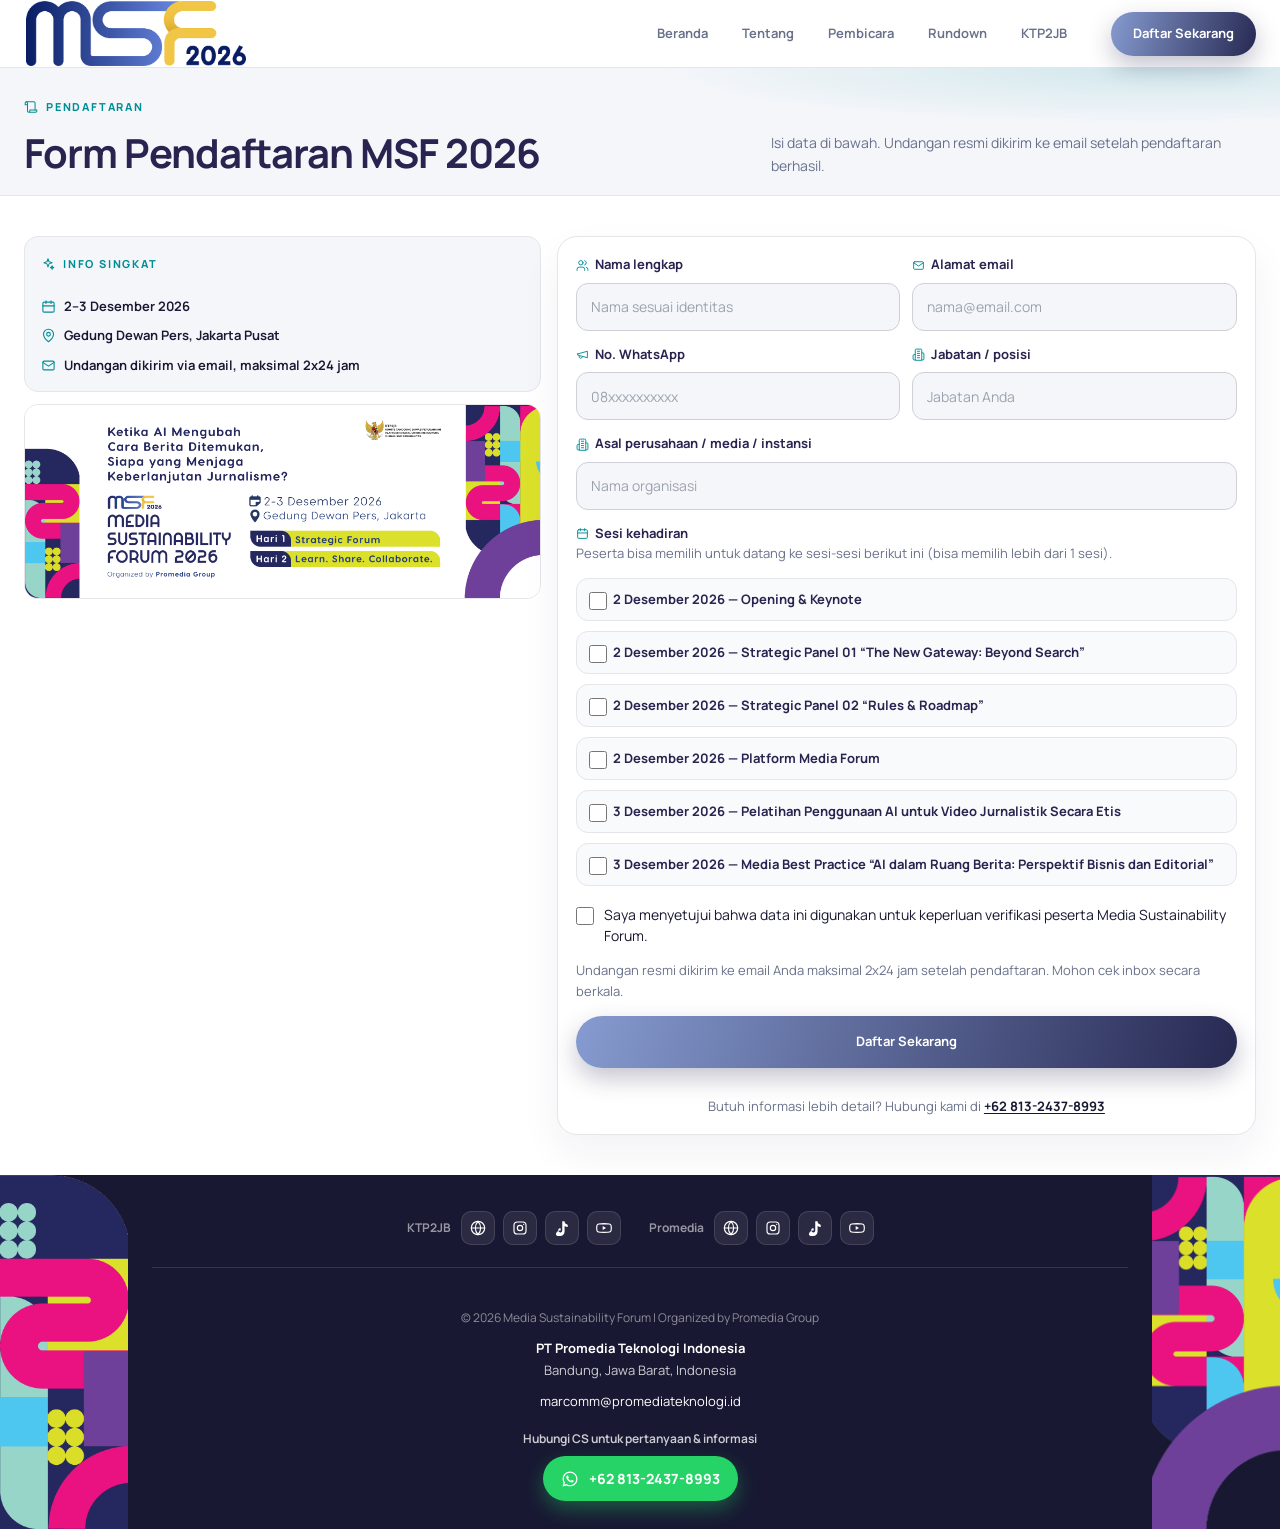
==== commit f8690cf0: "Update landing wording, sponsors, and fill speaker photos from new assets. Co-authored-by: Cursor <c" ====
--- a/daftar.html
+++ b/daftar.html
@@ -103,31 +103,31 @@
 
           <fieldset class="field field-choice">
             <legend><svg class="ico" aria-hidden="true"><use href="assets/icons.svg#i-calendar"></use></svg> Sesi kehadiran</legend>
-            <p class="field-hint">Peserta dapat memilih satu atau lebih sesi yang ingin diikuti.</p>
-            <div class="choice-row" style="flex-direction:column;gap:12px">
+            <p class="field-hint">Peserta bisa memilih untuk datang ke sesi-sesi berikut ini (bisa memilih lebih dari 1 sesi).</p>
+            <div class="choice-stack">
               <label class="choice">
                 <input type="checkbox" name="hari" value="2 Desember 2026 - Opening &amp; Keynote">
-                <span>2 Desember 2026 - Opening &amp; Keynote</span>
+                <span>2 Desember 2026 — Opening &amp; Keynote</span>
               </label>
               <label class="choice">
                 <input type="checkbox" name="hari" value="2 Desember 2026 - Strategic Panel 01 &quot;The New Gateway: Beyond Search&quot;">
-                <span>2 Desember 2026 - Strategic Panel 01 &quot;The New Gateway: Beyond Search&quot;</span>
+                <span>2 Desember 2026 — Strategic Panel 01 “The New Gateway: Beyond Search”</span>
               </label>
               <label class="choice">
                 <input type="checkbox" name="hari" value="2 Desember 2026 - Strategic Panel 02 &quot;Rules &amp; Roadmap&quot;">
-                <span>2 Desember 2026 - Strategic Panel 02 &quot;Rules &amp; Roadmap&quot;</span>
+                <span>2 Desember 2026 — Strategic Panel 02 “Rules &amp; Roadmap”</span>
               </label>
               <label class="choice">
                 <input type="checkbox" name="hari" value="2 Desember 2026 - Platform Media Forum">
-                <span>2 Desember 2026 - Platform Media Forum</span>
+                <span>2 Desember 2026 — Platform Media Forum</span>
               </label>
               <label class="choice">
                 <input type="checkbox" name="hari" value="3 Desember 2026 - Pelatihan Penggunaan AI untuk Video Jurnalistik Secara Etis">
-                <span>3 Desember 2026 - Pelatihan Penggunaan AI untuk Video Jurnalistik Secara Etis</span>
-              </label>
-              <label class="choice">
-                <input type="checkbox" name="hari" value="3 Desember 2026 - Media Best Practice &quot;AI dalam Ruang Berita: Perspektif Bisnis dan Editorial”">
-                <span>3 Desember 2026 - Media Best Practice &quot;AI dalam Ruang Berita: Perspektif Bisnis dan Editorial”</span>
+                <span>3 Desember 2026 — Pelatihan Penggunaan AI untuk Video Jurnalistik Secara Etis</span>
+              </label>
+              <label class="choice">
+                <input type="checkbox" name="hari" value="3 Desember 2026 - Media Best Practice &quot;AI dalam Ruang Berita: Perspektif Bisnis dan Editorial&quot;">
+                <span>3 Desember 2026 — Media Best Practice “AI dalam Ruang Berita: Perspektif Bisnis dan Editorial”</span>
               </label>
             </div>
             <p class="field-error" id="hari-error" hidden>Pilih minimal satu sesi kehadiran.</p>
@@ -408,7 +408,7 @@
         document.getElementById('out-nama').textContent = nama;
         document.getElementById('out-nama-2').textContent = nama;
         document.getElementById('out-instansi').textContent = data.get('instansi');
-        document.getElementById('out-hari').textContent = hari.join(', ');
+        document.getElementById('out-hari').textContent = hari.join('; ');
         if (document.getElementById('out-email')) {
           document.getElementById('out-email').textContent = email;
         }
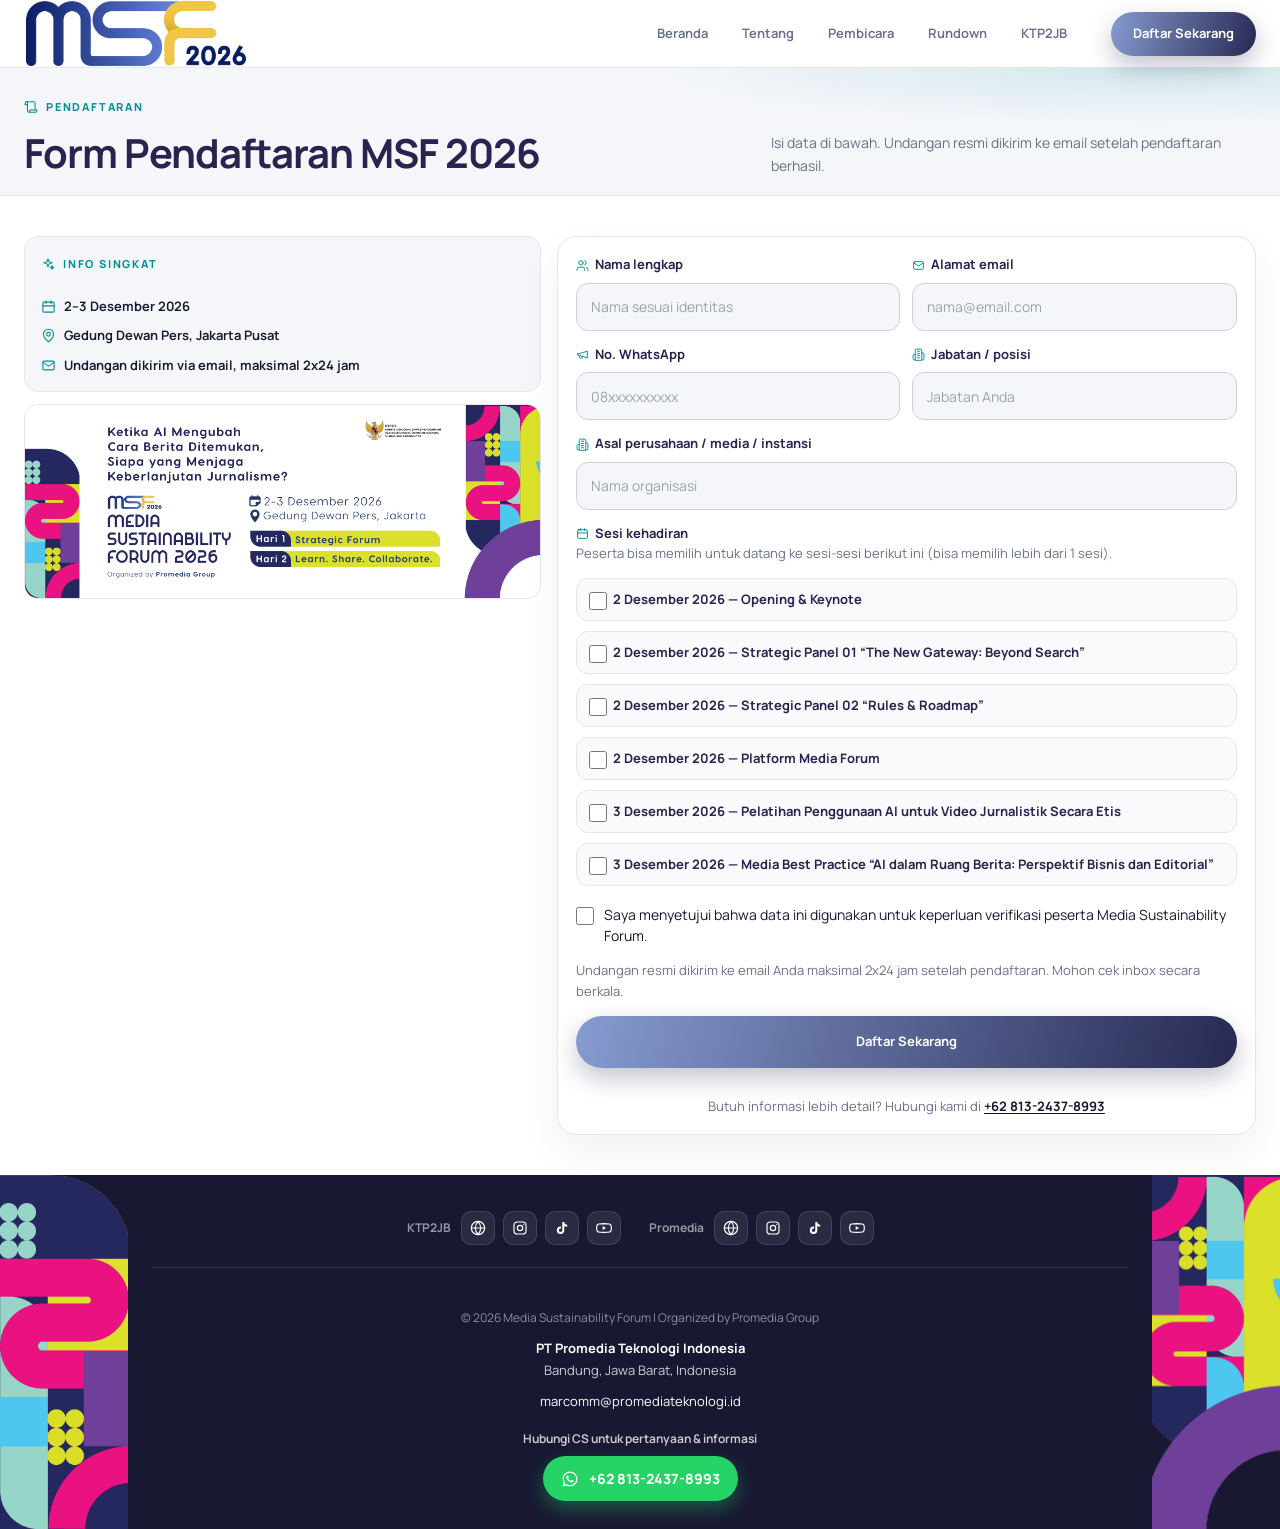
==== commit 945af06a: "feat: revisi landing page 24 Nov 2026, update pembicara, favicons, hero banner, dan asset forum" ====
--- a/daftar.html
+++ b/daftar.html
@@ -1,4 +1,4 @@
-<!doctype html>
+﻿<!doctype html>
 <html lang="id" class="scroll-smooth">
 <head>
   <meta charset="utf-8">
@@ -8,6 +8,12 @@
   <title>Daftar Sekarang — MSF 2026</title>
   <link rel="preload" href="assets/manrope-latin-wght-normal.woff2" as="font" type="font/woff2" crossorigin>
   <link rel="stylesheet" href="assets/tailwind.css">
+  <link rel="icon" type="image/x-icon" href="assets/favicons/favicon.ico">
+  <link rel="icon" type="image/png" sizes="32x32" href="assets/favicons/favicon-32x32.png">
+  <link rel="icon" type="image/png" sizes="96x96" href="assets/favicons/favicon-96x96.png">
+  <link rel="icon" type="image/png" sizes="192x192" href="assets/favicons/favicon-192x192.png">
+  <link rel="apple-touch-icon" href="assets/favicons/apple-icon.png">
+  <link rel="manifest" href="assets/favicons/manifest.json">
   <script async src="https://www.googletagmanager.com/gtm.js?id=GTM-T6C44HBX"></script>
 <script>
   window.dataLayer = window.dataLayer || [];
